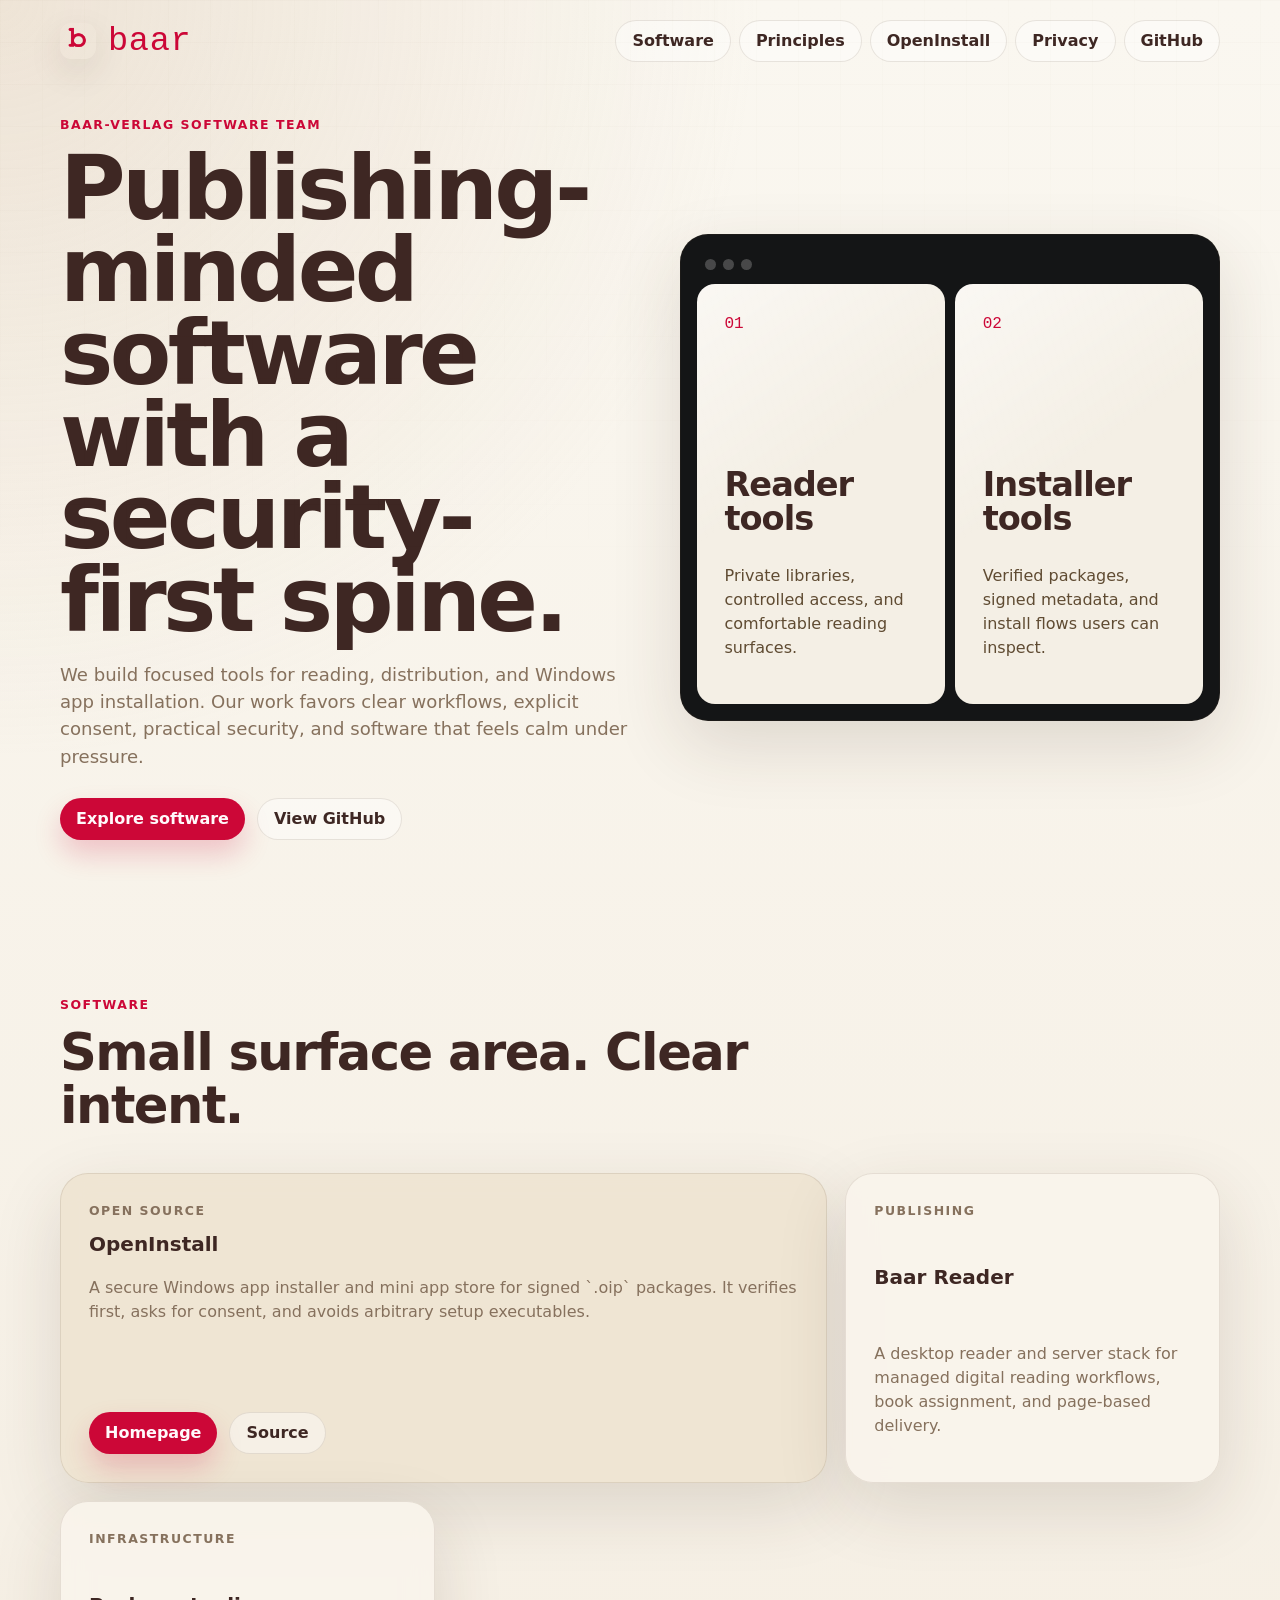
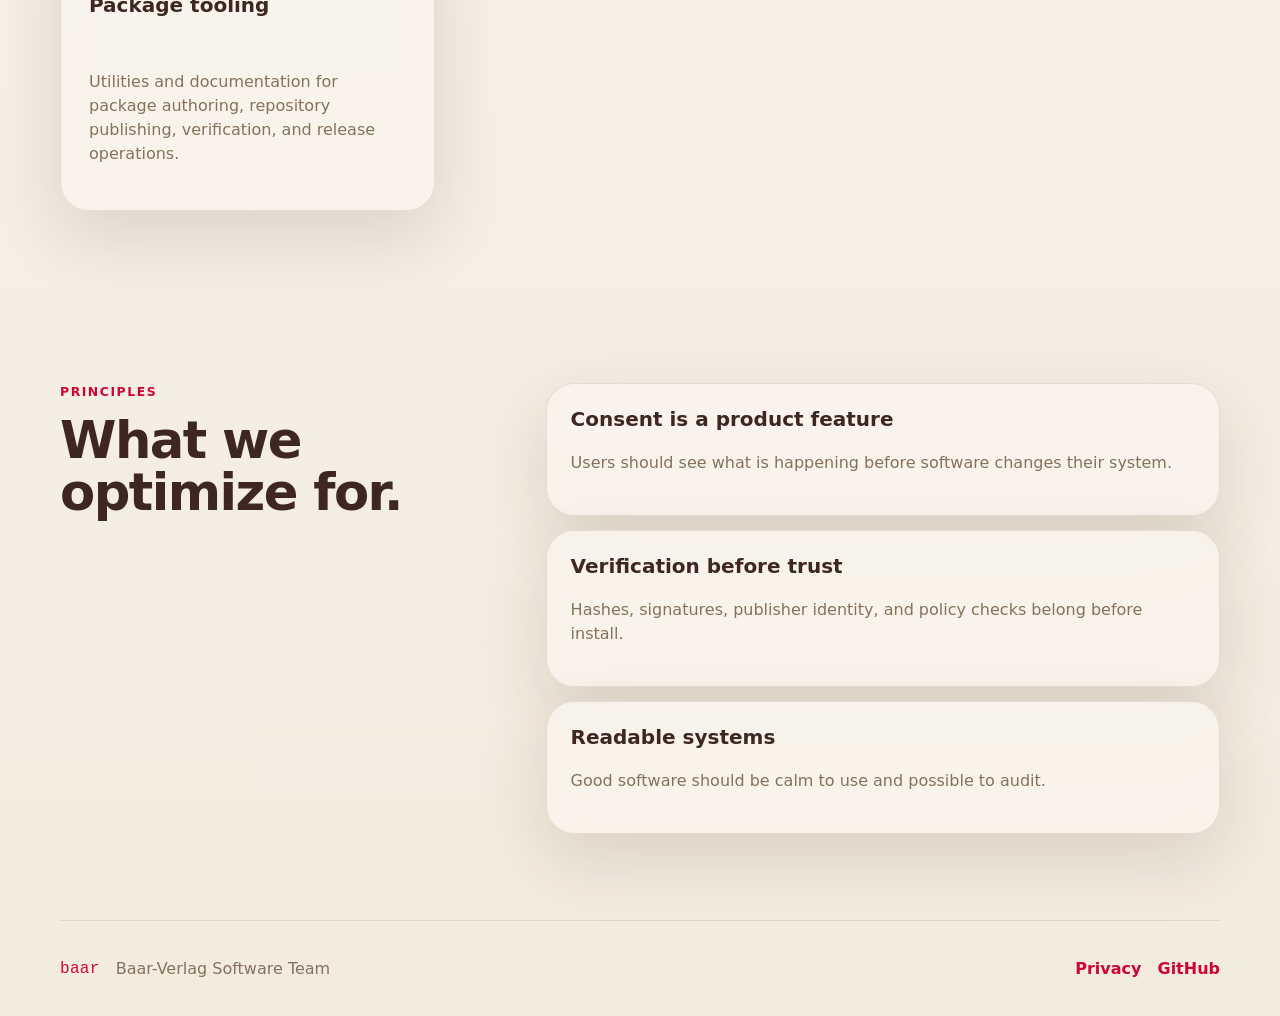
==== index.html @ f23613c1 "site: launch Baar-Verlag software homepage" ====
<!doctype html>
<html lang="en">
  <head>
    <meta charset="utf-8" />
    <meta name="viewport" content="width=device-width, initial-scale=1" />
    <meta name="color-scheme" content="light" />
    <meta name="theme-color" content="#f7f2e8" />
    <meta
      name="description"
      content="Baar-Verlag Software Team builds focused Windows software, publishing tools, and open source infrastructure including OpenInstall."
    />
    <meta property="og:title" content="Baar-Verlag Software Team" />
    <meta
      property="og:description"
      content="Focused software for publishing, reading, and safer Windows app installation."
    />
    <meta property="og:type" content="website" />
    <title>Baar-Verlag Software Team</title>
    <link rel="icon" href="assets/baar-icon.png" />
    <link rel="stylesheet" href="styles.css" />
  </head>
  <body>
    <header class="site-header">
      <a class="brand" href="/" aria-label="Baar-Verlag Software Team home">
        <img src="assets/baar-icon.png" alt="" />
        <span class="wordmark">baar</span>
      </a>
      <nav aria-label="Primary navigation">
        <a href="#software">Software</a>
        <a href="#principles">Principles</a>
        <a href="openinstall/">OpenInstall</a>
        <a href="privacy.html">Privacy</a>
        <a href="https://github.com/baar-Software">GitHub</a>
      </nav>
    </header>

    <main>
      <section class="hero">
        <div class="hero-copy">
          <p class="eyebrow">Baar-Verlag Software Team</p>
          <h1>Publishing-minded software with a security-first spine.</h1>
          <p>
            We build focused tools for reading, distribution, and Windows app
            installation. Our work favors clear workflows, explicit consent,
            practical security, and software that feels calm under pressure.
          </p>
          <div class="hero-actions">
            <a class="primary-button" href="#software">Explore software</a>
            <a class="ghost-button" href="https://github.com/baar-Software">View GitHub</a>
          </div>
        </div>

        <div class="reader-card" aria-label="Software team overview">
          <div class="reader-top">
            <span></span>
            <span></span>
            <span></span>
          </div>
          <div class="reader-spread">
            <article>
              <span class="page-label">01</span>
              <h2>Reader tools</h2>
              <p>Private libraries, controlled access, and comfortable reading surfaces.</p>
            </article>
            <article>
              <span class="page-label">02</span>
              <h2>Installer tools</h2>
              <p>Verified packages, signed metadata, and install flows users can inspect.</p>
            </article>
          </div>
        </div>
      </section>

      <section id="software" class="section">
        <div class="section-heading">
          <p class="eyebrow">Software</p>
          <h2>Small surface area. Clear intent.</h2>
        </div>
        <div class="product-grid">
          <article class="product-card featured">
            <div>
              <p class="eyebrow">Open Source</p>
              <h3>OpenInstall</h3>
              <p>
                A secure Windows app installer and mini app store for signed
                `.oip` packages. It verifies first, asks for consent, and avoids
                arbitrary setup executables.
              </p>
            </div>
            <div class="card-actions">
              <a class="primary-button" href="openinstall/">Homepage</a>
              <a class="ghost-button" href="https://github.com/baar-Software/OpenInstall">Source</a>
            </div>
          </article>

          <article class="product-card">
            <p class="eyebrow">Publishing</p>
            <h3>Baar Reader</h3>
            <p>
              A desktop reader and server stack for managed digital reading
              workflows, book assignment, and page-based delivery.
            </p>
          </article>

          <article class="product-card">
            <p class="eyebrow">Infrastructure</p>
            <h3>Package tooling</h3>
            <p>
              Utilities and documentation for package authoring, repository
              publishing, verification, and release operations.
            </p>
          </article>
        </div>
      </section>

      <section id="principles" class="section split">
        <div class="section-heading">
          <p class="eyebrow">Principles</p>
          <h2>What we optimize for.</h2>
        </div>
        <div class="principles">
          <article>
            <h3>Consent is a product feature</h3>
            <p>Users should see what is happening before software changes their system.</p>
          </article>
          <article>
            <h3>Verification before trust</h3>
            <p>Hashes, signatures, publisher identity, and policy checks belong before install.</p>
          </article>
          <article>
            <h3>Readable systems</h3>
            <p>Good software should be calm to use and possible to audit.</p>
          </article>
        </div>
      </section>
    </main>

    <footer class="site-footer">
      <span class="wordmark">baar</span>
      <span>Baar-Verlag Software Team</span>
      <a href="privacy.html">Privacy</a>
      <a href="https://github.com/baar-Software">GitHub</a>
    </footer>
  </body>
</html>
---- styles.css ----
:root {
  --paper: #f7f2e8;
  --paper-deep: #eee2cf;
  --panel: rgba(249, 244, 235, 0.94);
  --panel-strong: rgba(239, 228, 211, 0.96);
  --line: rgba(95, 75, 50, 0.13);
  --text: #5f4b32;
  --text-strong: #3e2723;
  --muted: #86715d;
  --accent: #cc0737;
  --accent-dark: #8d1534;
  --reader-bg: #141516;
  --reader-surface: #111213;
  --reader-page: #f4efe5;
  --shadow: 0 24px 70px rgba(66, 46, 31, 0.14);
  --shadow-soft: 0 12px 34px rgba(66, 46, 31, 0.1);
  --radius-lg: 28px;
  --radius-md: 18px;
  --radius-sm: 12px;
  --ease: cubic-bezier(0.22, 0.61, 0.36, 1);
  color: var(--text);
  background:
    radial-gradient(circle at top left, rgba(214, 190, 164, 0.34), transparent 26%),
    linear-gradient(180deg, #faf7f0 0%, #f3ebde 100%);
  font-family: "Segoe UI", "Helvetica Neue", system-ui, sans-serif;
  line-height: 1.5;
  font-weight: 400;
  text-rendering: optimizeLegibility;
  -webkit-font-smoothing: antialiased;
  -moz-osx-font-smoothing: grayscale;
}

* {
  box-sizing: border-box;
}

html {
  scroll-behavior: smooth;
}

body {
  min-width: 320px;
  margin: 0;
  color: var(--text);
  background:
    radial-gradient(circle at top left, rgba(214, 190, 164, 0.34), transparent 26%),
    linear-gradient(180deg, #faf7f0 0%, #f3ebde 100%);
}

body::before {
  content: "";
  position: fixed;
  inset: 0;
  pointer-events: none;
  background:
    linear-gradient(rgba(95, 75, 50, 0.035) 1px, transparent 1px),
    linear-gradient(90deg, rgba(95, 75, 50, 0.028) 1px, transparent 1px);
  background-size: 42px 42px;
  mask-image: linear-gradient(to bottom, rgba(0, 0, 0, 0.5), transparent 70%);
}

a {
  color: inherit;
}

:focus-visible {
  outline: 2px solid var(--accent);
  outline-offset: 3px;
  border-radius: 8px;
}

.site-header,
.site-footer {
  width: min(1160px, calc(100% - 40px));
  margin: 0 auto;
}

.site-header {
  min-height: 82px;
  display: flex;
  align-items: center;
  justify-content: space-between;
  gap: 24px;
}

.brand {
  display: inline-flex;
  align-items: center;
  gap: 12px;
  color: var(--accent);
  text-decoration: none;
}

.brand img {
  width: 36px;
  height: 36px;
  border-radius: 11px;
  box-shadow: var(--shadow-soft);
}

.wordmark {
  font-family: "Courier New", Courier, monospace;
  font-weight: 400;
  letter-spacing: 0.02em;
  color: var(--accent);
}

.brand .wordmark {
  font-size: 2.1rem;
}

nav {
  display: flex;
  align-items: center;
  gap: 8px;
  flex-wrap: wrap;
  justify-content: flex-end;
}

nav a,
.ghost-button,
.primary-button {
  border-radius: 999px;
  text-decoration: none;
  display: inline-flex;
  align-items: center;
  justify-content: center;
  min-height: 42px;
  padding: 0 16px;
  font-weight: 700;
  transition:
    transform 140ms var(--ease),
    box-shadow 140ms var(--ease),
    background 140ms var(--ease);
}

nav a,
.ghost-button {
  color: var(--text-strong);
  border: 1px solid var(--line);
  background: rgba(255, 255, 255, 0.42);
}

.primary-button {
  color: #fff9fb;
  background: var(--accent);
  box-shadow: 0 14px 28px rgba(204, 7, 55, 0.2);
}

nav a:hover,
.ghost-button:hover,
.primary-button:hover {
  transform: translateY(-1px);
  box-shadow: var(--shadow-soft);
}

main {
  width: min(1160px, calc(100% - 40px));
  margin: 0 auto;
}

.hero {
  min-height: calc(100vh - 82px);
  display: grid;
  grid-template-columns: minmax(0, 1.04fr) minmax(360px, 0.96fr);
  align-items: center;
  gap: 34px;
  padding: 34px 0 70px;
}

.product-hero {
  min-height: 680px;
}

.hero-copy {
  max-width: 680px;
}

.eyebrow {
  margin: 0 0 12px;
  color: var(--accent);
  font-weight: 800;
  text-transform: uppercase;
  font-size: 0.78rem;
  letter-spacing: 0.12em;
}

h1,
h2,
h3,
p {
  margin-top: 0;
}

h1 {
  margin-bottom: 20px;
  color: var(--text-strong);
  font-size: clamp(3rem, 7vw, 6.25rem);
  line-height: 0.92;
  letter-spacing: -0.04em;
}

h2 {
  color: var(--text-strong);
  font-size: clamp(2rem, 4vw, 3.4rem);
  line-height: 1.02;
  letter-spacing: -0.03em;
}

h3 {
  color: var(--text-strong);
  font-size: 1.25rem;
  line-height: 1.15;
}

.hero-copy > p:not(.eyebrow) {
  max-width: 40rem;
  color: var(--muted);
  font-size: 1.13rem;
}

.hero-actions,
.card-actions {
  display: flex;
  align-items: center;
  gap: 12px;
  flex-wrap: wrap;
  margin-top: 28px;
}

.reader-card,
.install-panel,
.product-card,
.principles article {
  background: var(--panel);
  border: 1px solid var(--line);
  border-radius: var(--radius-lg);
  box-shadow: var(--shadow);
  backdrop-filter: blur(14px);
}

.reader-card {
  overflow: hidden;
  padding: 16px;
  background: var(--reader-bg);
}

.reader-top {
  display: flex;
  gap: 7px;
  padding: 8px 8px 14px;
}

.reader-top span {
  width: 11px;
  height: 11px;
  border-radius: 50%;
  background: rgba(255, 255, 255, 0.22);
}

.reader-spread {
  display: grid;
  grid-template-columns: 1fr 1fr;
  gap: 10px;
  min-height: 420px;
}

.reader-spread article {
  display: flex;
  flex-direction: column;
  justify-content: flex-end;
  min-height: 420px;
  padding: 28px;
  border-radius: 18px;
  background:
    linear-gradient(145deg, rgba(255, 255, 255, 0.55), transparent 44%),
    var(--reader-page);
  color: var(--text);
}

.reader-spread h2 {
  font-size: 2.1rem;
}

.page-label {
  margin-bottom: auto;
  color: var(--accent);
  font-family: "Courier New", Courier, monospace;
}

.section {
  padding: 86px 0;
}

.section-heading {
  max-width: 720px;
  margin-bottom: 28px;
}

.product-grid {
  display: grid;
  grid-template-columns: repeat(3, minmax(0, 1fr));
  gap: 18px;
}

.product-card {
  min-height: 310px;
  padding: 28px;
  display: flex;
  flex-direction: column;
  justify-content: space-between;
}

.product-card.featured {
  grid-column: span 2;
  background: var(--panel-strong);
}

.product-card p,
.principles p {
  color: var(--muted);
}

.split {
  display: grid;
  grid-template-columns: minmax(260px, 0.8fr) minmax(0, 1.2fr);
  gap: 36px;
  align-items: start;
}

.principles {
  display: grid;
  gap: 14px;
}

.principles article {
  padding: 24px;
}

.install-panel {
  padding: 24px;
  display: grid;
  gap: 12px;
}

.check-line {
  display: grid;
  gap: 4px;
  padding: 18px;
  border-radius: var(--radius-md);
  background: rgba(255, 255, 255, 0.5);
  border: 1px solid rgba(95, 75, 50, 0.08);
}

.check-line span {
  color: var(--muted);
  font-size: 0.78rem;
  font-weight: 800;
  text-transform: uppercase;
  letter-spacing: 0.1em;
}

.check-line strong {
  color: var(--text-strong);
  font-size: 1.05rem;
}

.terminal-card {
  margin-top: 10px;
  padding: 22px;
  color: #f6efe4;
  background: var(--reader-bg);
  border-radius: var(--radius-md);
  overflow-wrap: anywhere;
}

.terminal-card code {
  font-family: "Cascadia Code", "Courier New", monospace;
}

.link-list {
  display: grid;
  gap: 12px;
}

.link-list a {
  padding: 18px 20px;
  color: var(--text-strong);
  text-decoration: none;
  border: 1px solid var(--line);
  border-radius: var(--radius-md);
  background: rgba(255, 255, 255, 0.48);
  font-weight: 750;
}

.site-footer {
  min-height: 96px;
  display: flex;
  align-items: center;
  gap: 16px;
  flex-wrap: wrap;
  color: var(--muted);
  border-top: 1px solid var(--line);
}

.site-footer a {
  color: var(--accent);
  font-weight: 700;
  text-decoration: none;
}

.site-footer a:first-of-type {
  margin-left: auto;
}

.text-page {
  max-width: 820px;
  min-height: calc(100vh - 178px);
}

.text-page h1 {
  font-size: clamp(3rem, 8vw, 5.2rem);
}

.text-page p {
  color: var(--muted);
  font-size: 1.08rem;
}

@media (max-width: 880px) {
  .site-header {
    align-items: flex-start;
    flex-direction: column;
    padding: 18px 0;
  }

  nav {
    justify-content: flex-start;
  }

  .hero,
  .split {
    grid-template-columns: 1fr;
  }

  .hero {
    min-height: auto;
    padding-top: 42px;
  }

  .product-grid {
    grid-template-columns: 1fr;
  }

  .product-card.featured {
    grid-column: auto;
  }
}

@media (max-width: 560px) {
  .site-header,
  .site-footer,
  main {
    width: min(100% - 28px, 1160px);
  }

  h1 {
    font-size: clamp(2.5rem, 16vw, 4rem);
  }

  .reader-spread {
    grid-template-columns: 1fr;
  }

  .reader-spread article {
    min-height: 280px;
  }

  nav a,
  .primary-button,
  .ghost-button {
    width: 100%;
  }

  .site-footer a {
    margin-left: 0;
  }

  .site-footer a:first-of-type {
    margin-left: 0;
  }
}
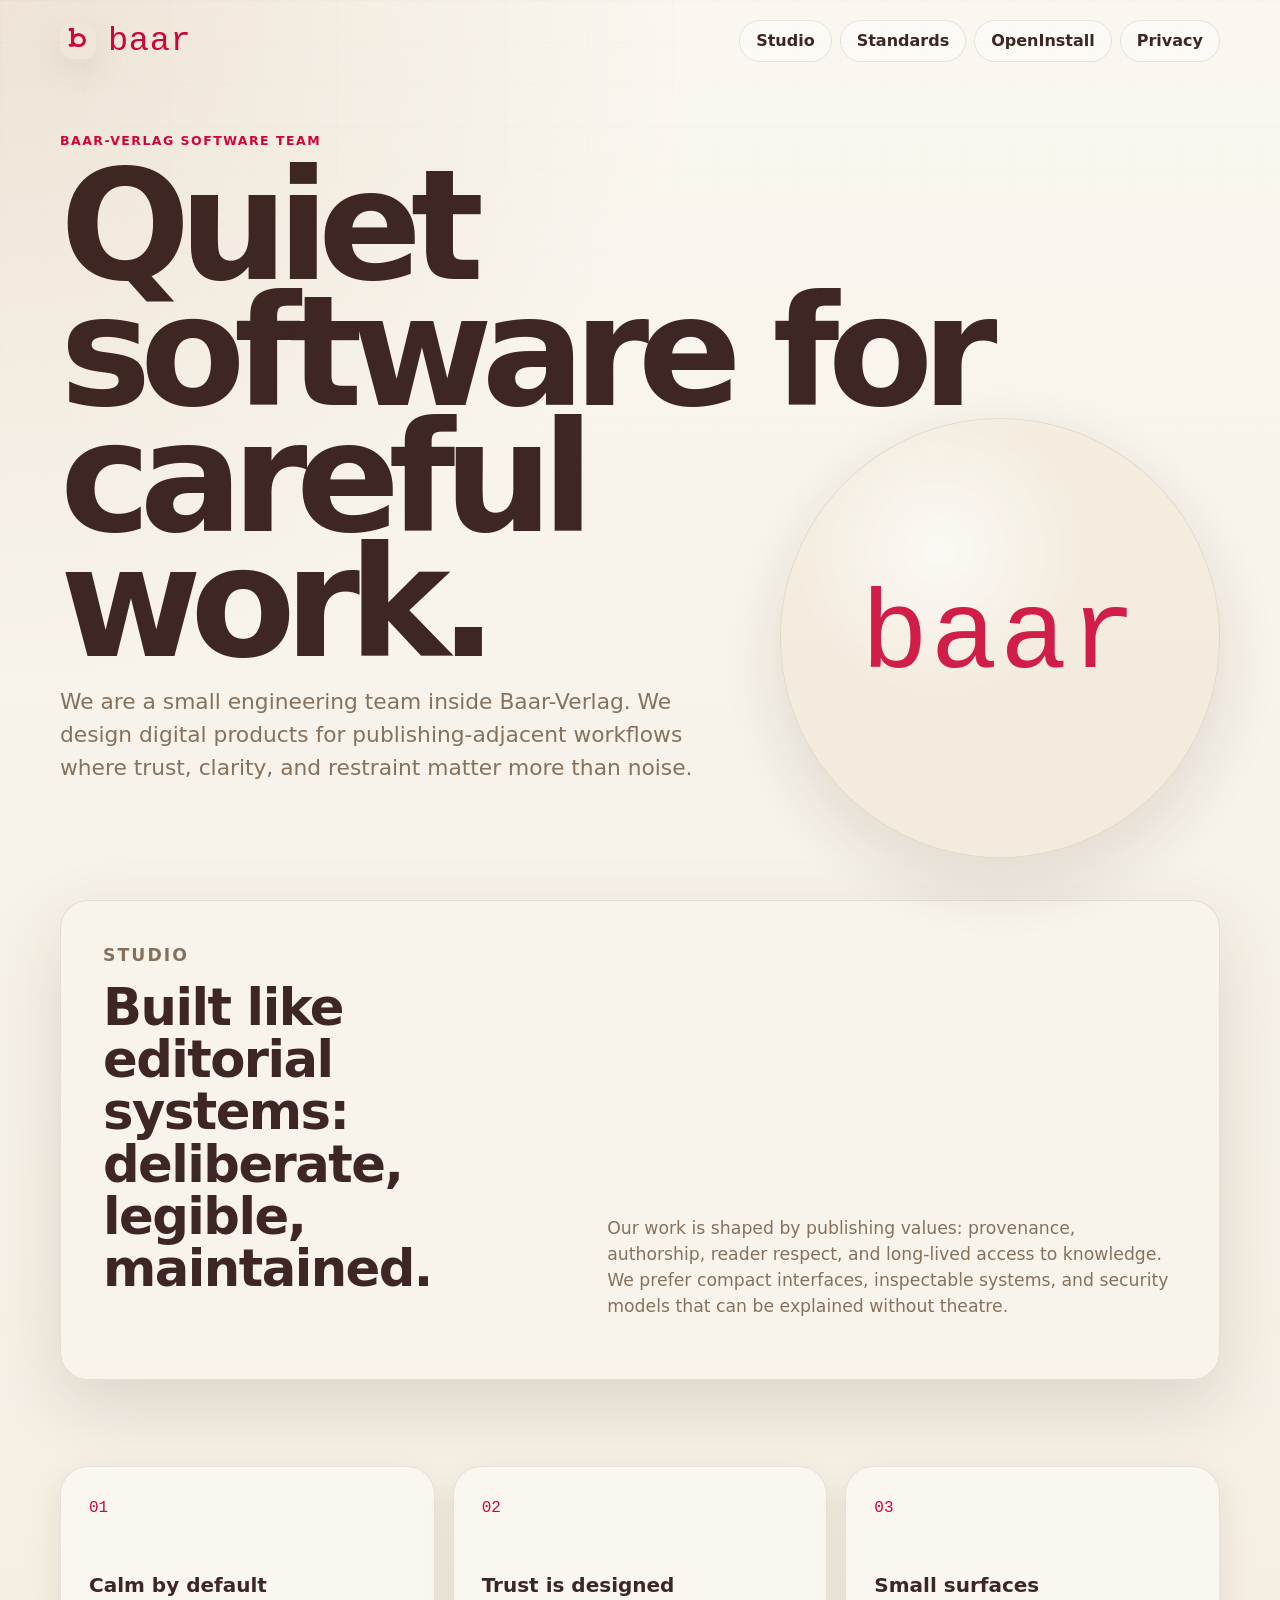
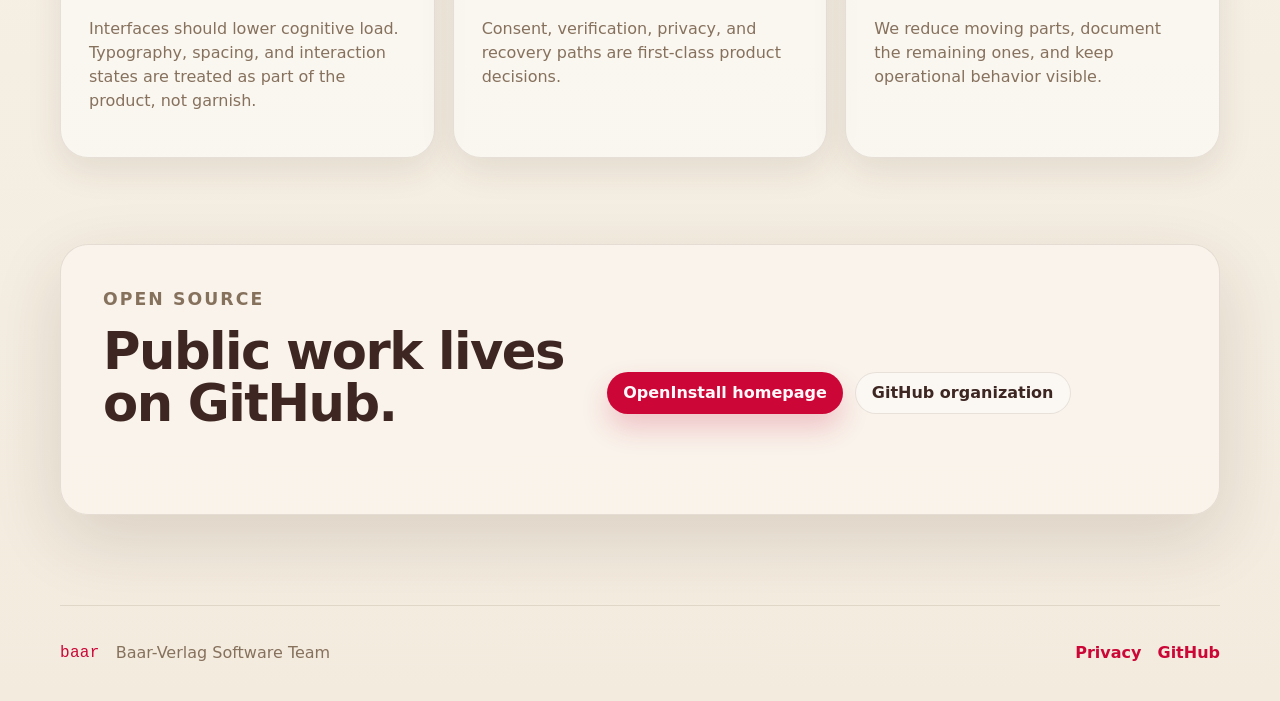
==== commit f719142d: "site: refine team and OpenInstall landing pages" ====
--- a/index.html
+++ b/index.html
@@ -7,12 +7,12 @@
     <meta name="theme-color" content="#f7f2e8" />
     <meta
       name="description"
-      content="Baar-Verlag Software Team builds focused Windows software, publishing tools, and open source infrastructure including OpenInstall."
+      content="Baar-Verlag Software Team is a small product engineering group building calm, trustworthy software for publishing workflows."
     />
     <meta property="og:title" content="Baar-Verlag Software Team" />
     <meta
       property="og:description"
-      content="Focused software for publishing, reading, and safer Windows app installation."
+      content="Calm, trustworthy software from a publishing-minded engineering team."
     />
     <meta property="og:type" content="website" />
     <title>Baar-Verlag Software Team</title>
@@ -26,111 +26,77 @@
         <span class="wordmark">baar</span>
       </a>
       <nav aria-label="Primary navigation">
-        <a href="#software">Software</a>
-        <a href="#principles">Principles</a>
+        <a href="#studio">Studio</a>
+        <a href="#standards">Standards</a>
         <a href="openinstall/">OpenInstall</a>
         <a href="privacy.html">Privacy</a>
-        <a href="https://github.com/baar-Software">GitHub</a>
       </nav>
     </header>
 
     <main>
-      <section class="hero">
-        <div class="hero-copy">
+      <section class="brand-hero">
+        <div class="brand-hero-inner">
           <p class="eyebrow">Baar-Verlag Software Team</p>
-          <h1>Publishing-minded software with a security-first spine.</h1>
+          <h1>Quiet software for careful work.</h1>
           <p>
-            We build focused tools for reading, distribution, and Windows app
-            installation. Our work favors clear workflows, explicit consent,
-            practical security, and software that feels calm under pressure.
+            We are a small engineering team inside Baar-Verlag. We design
+            digital products for publishing-adjacent workflows where trust,
+            clarity, and restraint matter more than noise.
           </p>
-          <div class="hero-actions">
-            <a class="primary-button" href="#software">Explore software</a>
-            <a class="ghost-button" href="https://github.com/baar-Software">View GitHub</a>
-          </div>
         </div>
-
-        <div class="reader-card" aria-label="Software team overview">
-          <div class="reader-top">
-            <span></span>
-            <span></span>
-            <span></span>
-          </div>
-          <div class="reader-spread">
-            <article>
-              <span class="page-label">01</span>
-              <h2>Reader tools</h2>
-              <p>Private libraries, controlled access, and comfortable reading surfaces.</p>
-            </article>
-            <article>
-              <span class="page-label">02</span>
-              <h2>Installer tools</h2>
-              <p>Verified packages, signed metadata, and install flows users can inspect.</p>
-            </article>
-          </div>
+        <div class="brand-monogram" aria-hidden="true">
+          <span class="wordmark">baar</span>
         </div>
       </section>
 
-      <section id="software" class="section">
-        <div class="section-heading">
-          <p class="eyebrow">Software</p>
-          <h2>Small surface area. Clear intent.</h2>
+      <section id="studio" class="studio-panel">
+        <div>
+          <p class="eyebrow">Studio</p>
+          <h2>Built like editorial systems: deliberate, legible, maintained.</h2>
         </div>
-        <div class="product-grid">
-          <article class="product-card featured">
-            <div>
-              <p class="eyebrow">Open Source</p>
-              <h3>OpenInstall</h3>
-              <p>
-                A secure Windows app installer and mini app store for signed
-                `.oip` packages. It verifies first, asks for consent, and avoids
-                arbitrary setup executables.
-              </p>
-            </div>
-            <div class="card-actions">
-              <a class="primary-button" href="openinstall/">Homepage</a>
-              <a class="ghost-button" href="https://github.com/baar-Software/OpenInstall">Source</a>
-            </div>
-          </article>
-
-          <article class="product-card">
-            <p class="eyebrow">Publishing</p>
-            <h3>Baar Reader</h3>
-            <p>
-              A desktop reader and server stack for managed digital reading
-              workflows, book assignment, and page-based delivery.
-            </p>
-          </article>
-
-          <article class="product-card">
-            <p class="eyebrow">Infrastructure</p>
-            <h3>Package tooling</h3>
-            <p>
-              Utilities and documentation for package authoring, repository
-              publishing, verification, and release operations.
-            </p>
-          </article>
-        </div>
+        <p>
+          Our work is shaped by publishing values: provenance, authorship,
+          reader respect, and long-lived access to knowledge. We prefer compact
+          interfaces, inspectable systems, and security models that can be
+          explained without theatre.
+        </p>
       </section>
 
-      <section id="principles" class="section split">
-        <div class="section-heading">
-          <p class="eyebrow">Principles</p>
-          <h2>What we optimize for.</h2>
+      <section id="standards" class="standards-grid">
+        <article>
+          <span>01</span>
+          <h3>Calm by default</h3>
+          <p>
+            Interfaces should lower cognitive load. Typography, spacing, and
+            interaction states are treated as part of the product, not garnish.
+          </p>
+        </article>
+        <article>
+          <span>02</span>
+          <h3>Trust is designed</h3>
+          <p>
+            Consent, verification, privacy, and recovery paths are first-class
+            product decisions.
+          </p>
+        </article>
+        <article>
+          <span>03</span>
+          <h3>Small surfaces</h3>
+          <p>
+            We reduce moving parts, document the remaining ones, and keep
+            operational behavior visible.
+          </p>
+        </article>
+      </section>
+
+      <section class="contact-band">
+        <div>
+          <p class="eyebrow">Open Source</p>
+          <h2>Public work lives on GitHub.</h2>
         </div>
-        <div class="principles">
-          <article>
-            <h3>Consent is a product feature</h3>
-            <p>Users should see what is happening before software changes their system.</p>
-          </article>
-          <article>
-            <h3>Verification before trust</h3>
-            <p>Hashes, signatures, publisher identity, and policy checks belong before install.</p>
-          </article>
-          <article>
-            <h3>Readable systems</h3>
-            <p>Good software should be calm to use and possible to audit.</p>
-          </article>
+        <div class="hero-actions">
+          <a class="primary-button" href="openinstall/">OpenInstall homepage</a>
+          <a class="ghost-button" href="https://github.com/baar-Software">GitHub organization</a>
         </div>
       </section>
     </main>
--- a/styles.css
+++ b/styles.css
@@ -413,6 +413,300 @@
   margin-left: auto;
 }
 
+.brand-hero {
+  min-height: calc(100vh - 82px);
+  display: grid;
+  align-items: center;
+  padding: 44px 0 88px;
+  position: relative;
+}
+
+.brand-hero-inner {
+  max-width: 980px;
+  position: relative;
+  z-index: 1;
+}
+
+.brand-hero h1 {
+  max-width: 950px;
+  font-size: clamp(4rem, 12vw, 10.5rem);
+  line-height: 0.82;
+  letter-spacing: -0.075em;
+}
+
+.brand-hero p:not(.eyebrow) {
+  max-width: 680px;
+  color: var(--muted);
+  font-size: clamp(1.1rem, 2vw, 1.36rem);
+}
+
+.brand-monogram {
+  position: absolute;
+  right: 0;
+  bottom: 42px;
+  width: min(440px, 48vw);
+  aspect-ratio: 1;
+  display: grid;
+  place-items: center;
+  border: 1px solid var(--line);
+  border-radius: 50%;
+  background:
+    radial-gradient(circle at 36% 30%, rgba(255, 255, 255, 0.72), transparent 34%),
+    rgba(239, 228, 211, 0.56);
+  box-shadow: var(--shadow);
+  opacity: 0.9;
+}
+
+.brand-monogram .wordmark {
+  font-size: clamp(3.5rem, 9vw, 7rem);
+}
+
+.studio-panel,
+.contact-band {
+  display: grid;
+  grid-template-columns: minmax(260px, 0.9fr) minmax(0, 1.1fr);
+  gap: 38px;
+  align-items: end;
+  padding: 42px;
+  border: 1px solid var(--line);
+  border-radius: var(--radius-lg);
+  background: var(--panel);
+  box-shadow: var(--shadow);
+}
+
+.studio-panel p,
+.contact-band p {
+  color: var(--muted);
+  font-size: 1.08rem;
+}
+
+.standards-grid {
+  display: grid;
+  grid-template-columns: repeat(3, minmax(0, 1fr));
+  gap: 18px;
+  padding: 86px 0;
+}
+
+.standards-grid article,
+.promise-grid article {
+  min-height: 260px;
+  padding: 28px;
+  border: 1px solid var(--line);
+  border-radius: var(--radius-lg);
+  background: rgba(255, 255, 255, 0.48);
+  box-shadow: var(--shadow-soft);
+}
+
+.standards-grid span,
+.flow-rail span {
+  display: inline-flex;
+  margin-bottom: 54px;
+  color: var(--accent);
+  font-family: "Courier New", Courier, monospace;
+}
+
+.standards-grid p,
+.promise-grid p {
+  color: var(--muted);
+}
+
+.contact-band {
+  margin-bottom: 90px;
+  align-items: center;
+}
+
+.openinstall-page {
+  background:
+    radial-gradient(circle at 78% 12%, rgba(204, 7, 55, 0.08), transparent 26%),
+    radial-gradient(circle at top left, rgba(214, 190, 164, 0.34), transparent 28%),
+    linear-gradient(180deg, #faf7f0 0%, #f3ebde 100%);
+}
+
+.oi-hero {
+  min-height: calc(100vh - 82px);
+  display: grid;
+  grid-template-columns: minmax(0, 1.04fr) minmax(380px, 0.96fr);
+  align-items: center;
+  gap: 36px;
+  padding: 34px 0 78px;
+}
+
+.oi-copy h1 {
+  font-size: clamp(3.35rem, 7.6vw, 7.2rem);
+}
+
+.oi-copy p:not(.eyebrow) {
+  max-width: 44rem;
+  color: var(--muted);
+  font-size: 1.16rem;
+}
+
+.consent-preview {
+  padding: 24px;
+  border: 1px solid rgba(95, 75, 50, 0.16);
+  border-radius: 34px;
+  background:
+    linear-gradient(180deg, rgba(255, 255, 255, 0.55), transparent),
+    var(--panel);
+  box-shadow: var(--shadow);
+}
+
+.preview-title {
+  display: flex;
+  align-items: center;
+  gap: 10px;
+  padding-bottom: 18px;
+  color: var(--text-strong);
+}
+
+.status-dot {
+  width: 12px;
+  height: 12px;
+  border-radius: 50%;
+  background: var(--accent);
+  box-shadow: 0 0 0 7px rgba(204, 7, 55, 0.12);
+}
+
+.trust-card,
+.preview-grid > div,
+.preview-source {
+  border: 1px solid var(--line);
+  border-radius: var(--radius-md);
+  background: rgba(255, 255, 255, 0.55);
+}
+
+.trust-card {
+  padding: 20px;
+}
+
+.trust-card span,
+.preview-grid span,
+.preview-source span {
+  display: block;
+  margin-bottom: 4px;
+  color: var(--muted);
+  font-size: 0.76rem;
+  font-weight: 800;
+  letter-spacing: 0.1em;
+  text-transform: uppercase;
+}
+
+.trust-card strong,
+.preview-grid strong {
+  color: var(--text-strong);
+}
+
+.trust-card p {
+  margin: 10px 0 0;
+  color: var(--muted);
+}
+
+.preview-grid {
+  display: grid;
+  grid-template-columns: 1fr 1fr;
+  gap: 12px;
+  margin-top: 12px;
+}
+
+.preview-grid > div,
+.preview-source {
+  padding: 16px;
+}
+
+.preview-source {
+  margin-top: 12px;
+  overflow-wrap: anywhere;
+}
+
+.preview-source code {
+  color: var(--text-strong);
+  font-family: "Cascadia Code", "Courier New", monospace;
+}
+
+.preview-actions {
+  display: flex;
+  justify-content: flex-end;
+  gap: 10px;
+  margin-top: 18px;
+}
+
+.preview-actions button {
+  min-height: 42px;
+  padding: 0 18px;
+  border: 1px solid var(--line);
+  border-radius: 999px;
+  background: rgba(255, 255, 255, 0.55);
+  color: var(--text-strong);
+  font-weight: 800;
+}
+
+.preview-actions button:last-child {
+  border-color: var(--accent);
+  background: var(--accent);
+  color: #fff9fb;
+}
+
+.flow-section,
+.package-section,
+.promise-grid {
+  padding: 86px 0;
+}
+
+.flow-rail {
+  display: grid;
+  grid-template-columns: repeat(4, minmax(0, 1fr));
+  gap: 14px;
+}
+
+.flow-rail article {
+  min-height: 300px;
+  padding: 24px;
+  border: 1px solid var(--line);
+  border-radius: var(--radius-lg);
+  background: var(--panel);
+  box-shadow: var(--shadow-soft);
+}
+
+.flow-rail p {
+  color: var(--muted);
+}
+
+.package-section {
+  display: grid;
+  grid-template-columns: minmax(0, 0.9fr) minmax(360px, 1.1fr);
+  gap: 28px;
+  align-items: center;
+}
+
+.package-copy p:not(.eyebrow) {
+  color: var(--muted);
+  font-size: 1.08rem;
+}
+
+.package-tree {
+  margin: 0;
+  padding: 28px;
+  color: #f6efe4;
+  background:
+    linear-gradient(145deg, rgba(255, 255, 255, 0.06), transparent 38%),
+    var(--reader-bg);
+  border-radius: var(--radius-lg);
+  box-shadow: var(--shadow);
+  overflow: auto;
+}
+
+.package-tree code {
+  font-family: "Cascadia Code", "Courier New", monospace;
+  font-size: clamp(0.92rem, 1.6vw, 1.08rem);
+  line-height: 1.7;
+}
+
+.promise-grid {
+  display: grid;
+  grid-template-columns: repeat(3, minmax(0, 1fr));
+  gap: 18px;
+}
+
 .text-page {
   max-width: 820px;
   min-height: calc(100vh - 178px);
@@ -439,7 +733,11 @@
   }
 
   .hero,
-  .split {
+  .split,
+  .oi-hero,
+  .studio-panel,
+  .contact-band,
+  .package-section {
     grid-template-columns: 1fr;
   }
 
@@ -448,12 +746,22 @@
     padding-top: 42px;
   }
 
-  .product-grid {
+  .product-grid,
+  .standards-grid,
+  .flow-rail,
+  .promise-grid {
     grid-template-columns: 1fr;
   }
 
   .product-card.featured {
     grid-column: auto;
+  }
+
+  .brand-monogram {
+    position: relative;
+    inset: auto;
+    width: min(320px, 80vw);
+    margin-top: 34px;
   }
 }
 
@@ -489,4 +797,14 @@
   .site-footer a:first-of-type {
     margin-left: 0;
   }
-}
+
+  .studio-panel,
+  .contact-band,
+  .consent-preview {
+    padding: 22px;
+  }
+
+  .preview-grid {
+    grid-template-columns: 1fr;
+  }
+}
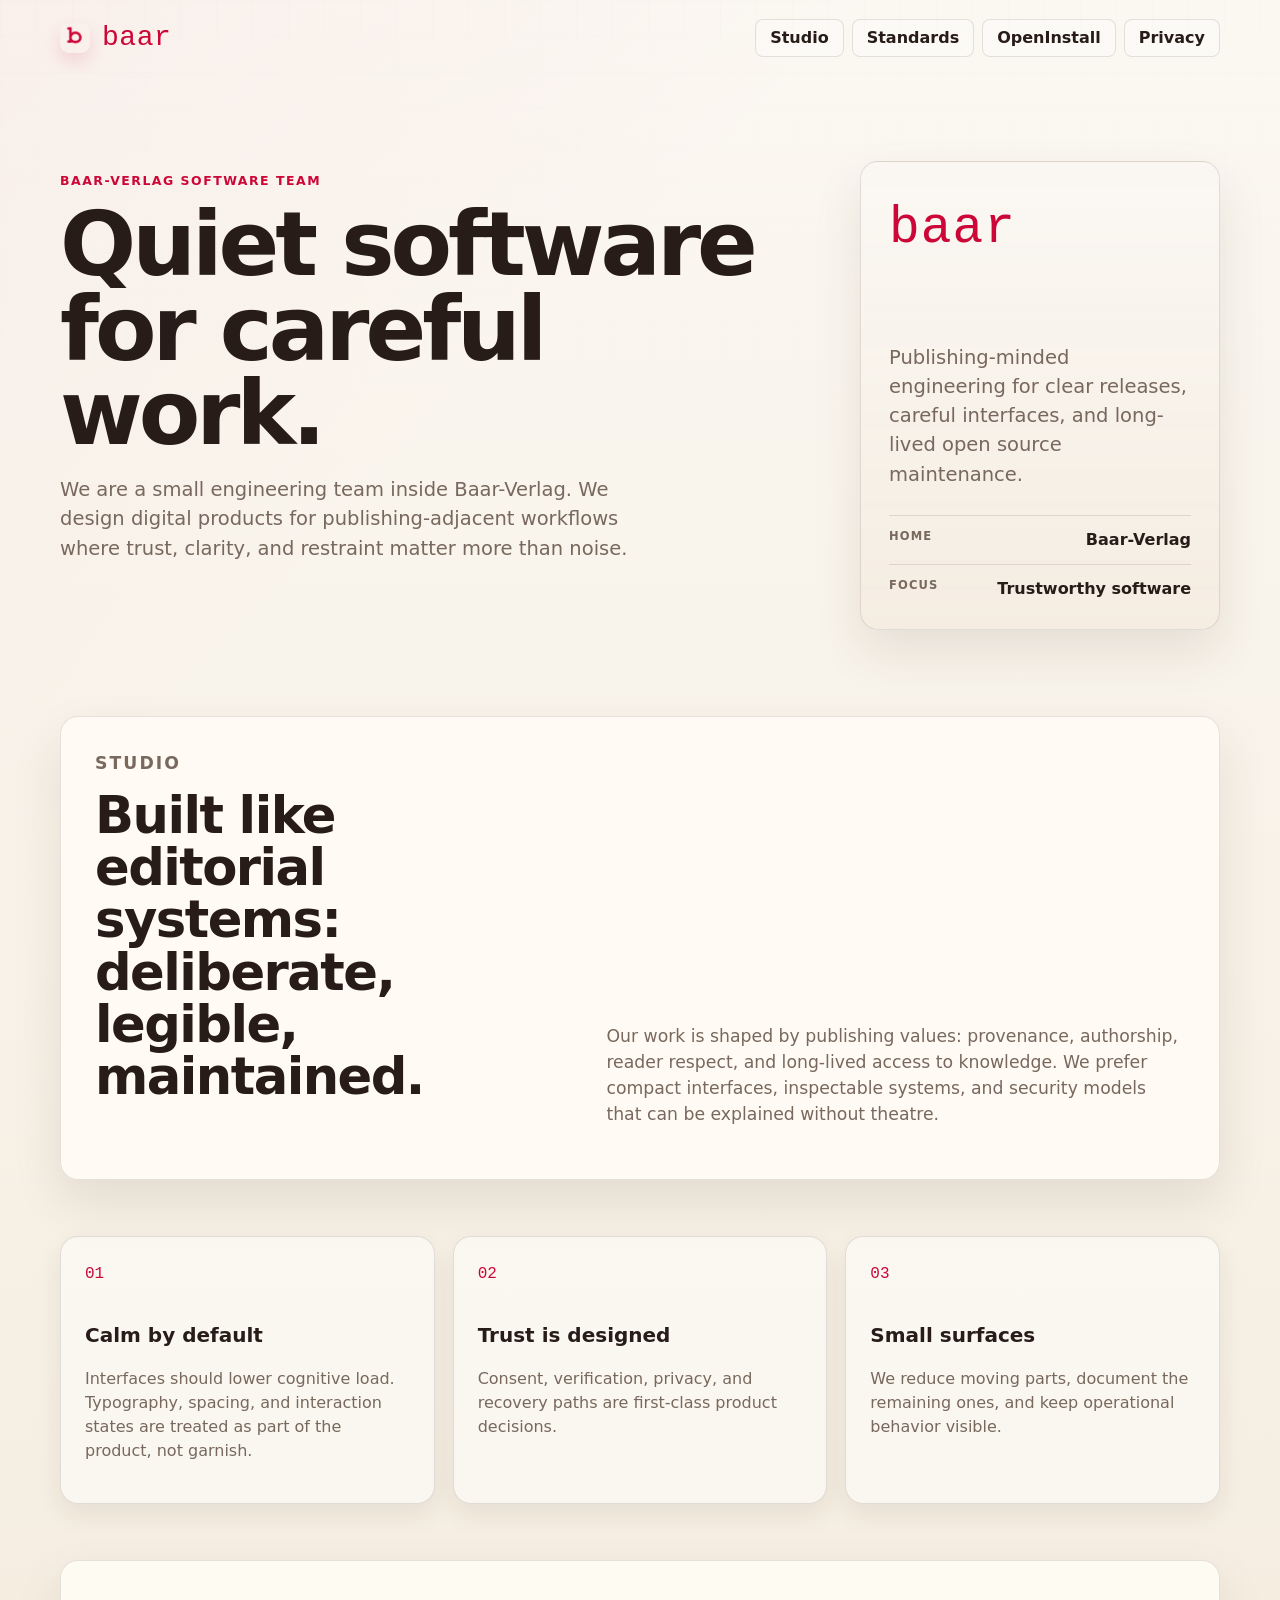
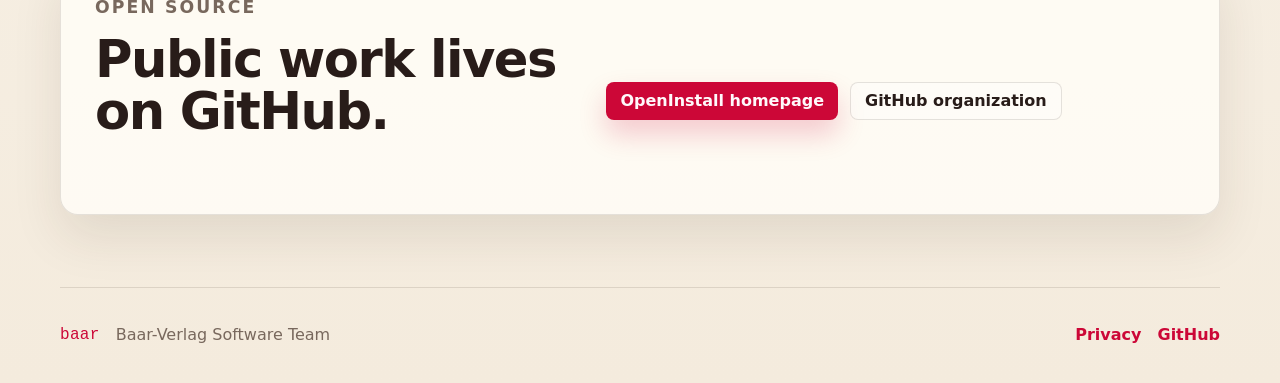
==== commit 9d00c195: "site: refine homepage visual design" ====
--- a/index.html
+++ b/index.html
@@ -44,8 +44,19 @@
             clarity, and restraint matter more than noise.
           </p>
         </div>
-        <div class="brand-monogram" aria-hidden="true">
+        <div class="brand-note" aria-label="Baar-Verlag software principles">
           <span class="wordmark">baar</span>
+          <p>Publishing-minded engineering for clear releases, careful interfaces, and long-lived open source maintenance.</p>
+          <dl>
+            <div>
+              <dt>Home</dt>
+              <dd>Baar-Verlag</dd>
+            </div>
+            <div>
+              <dt>Focus</dt>
+              <dd>Trustworthy software</dd>
+            </div>
+          </dl>
         </div>
       </section>
 
--- a/styles.css
+++ b/styles.css
@@ -1,27 +1,27 @@
 :root {
-  --paper: #f7f2e8;
-  --paper-deep: #eee2cf;
-  --panel: rgba(249, 244, 235, 0.94);
-  --panel-strong: rgba(239, 228, 211, 0.96);
-  --line: rgba(95, 75, 50, 0.13);
-  --text: #5f4b32;
-  --text-strong: #3e2723;
-  --muted: #86715d;
+  --paper: #f8f4ec;
+  --paper-deep: #eee5d7;
+  --panel: rgba(255, 252, 246, 0.9);
+  --panel-strong: rgba(245, 237, 225, 0.96);
+  --line: rgba(56, 41, 31, 0.13);
+  --text: #59483d;
+  --text-strong: #281c19;
+  --muted: #78685d;
   --accent: #cc0737;
   --accent-dark: #8d1534;
   --reader-bg: #141516;
   --reader-surface: #111213;
   --reader-page: #f4efe5;
-  --shadow: 0 24px 70px rgba(66, 46, 31, 0.14);
-  --shadow-soft: 0 12px 34px rgba(66, 46, 31, 0.1);
-  --radius-lg: 28px;
-  --radius-md: 18px;
-  --radius-sm: 12px;
+  --shadow: 0 22px 50px rgba(54, 37, 24, 0.1);
+  --shadow-soft: 0 10px 26px rgba(54, 37, 24, 0.08);
+  --radius-lg: 18px;
+  --radius-md: 12px;
+  --radius-sm: 8px;
   --ease: cubic-bezier(0.22, 0.61, 0.36, 1);
   color: var(--text);
   background:
-    radial-gradient(circle at top left, rgba(214, 190, 164, 0.34), transparent 26%),
-    linear-gradient(180deg, #faf7f0 0%, #f3ebde 100%);
+    linear-gradient(135deg, rgba(204, 7, 55, 0.035), transparent 28%),
+    linear-gradient(180deg, #fbf8f2 0%, #f4ebdd 100%);
   font-family: "Segoe UI", "Helvetica Neue", system-ui, sans-serif;
   line-height: 1.5;
   font-weight: 400;
@@ -43,8 +43,9 @@
   margin: 0;
   color: var(--text);
   background:
-    radial-gradient(circle at top left, rgba(214, 190, 164, 0.34), transparent 26%),
-    linear-gradient(180deg, #faf7f0 0%, #f3ebde 100%);
+    linear-gradient(135deg, rgba(204, 7, 55, 0.035), transparent 28%),
+    linear-gradient(180deg, #fbf8f2 0%, #f4ebdd 100%);
+  overflow-x: hidden;
 }
 
 body::before {
@@ -53,10 +54,10 @@
   inset: 0;
   pointer-events: none;
   background:
-    linear-gradient(rgba(95, 75, 50, 0.035) 1px, transparent 1px),
-    linear-gradient(90deg, rgba(95, 75, 50, 0.028) 1px, transparent 1px);
-  background-size: 42px 42px;
-  mask-image: linear-gradient(to bottom, rgba(0, 0, 0, 0.5), transparent 70%);
+    linear-gradient(rgba(56, 41, 31, 0.025) 1px, transparent 1px),
+    linear-gradient(90deg, rgba(56, 41, 31, 0.018) 1px, transparent 1px);
+  background-size: 36px 36px;
+  mask-image: linear-gradient(to bottom, rgba(0, 0, 0, 0.32), transparent 62%);
 }
 
 a {
@@ -76,7 +77,7 @@
 }
 
 .site-header {
-  min-height: 82px;
+  min-height: 76px;
   display: flex;
   align-items: center;
   justify-content: space-between;
@@ -92,10 +93,10 @@
 }
 
 .brand img {
-  width: 36px;
-  height: 36px;
-  border-radius: 11px;
-  box-shadow: var(--shadow-soft);
+  width: 30px;
+  height: 30px;
+  border-radius: 9px;
+  box-shadow: 0 8px 18px rgba(204, 7, 55, 0.13);
 }
 
 .wordmark {
@@ -106,7 +107,7 @@
 }
 
 .brand .wordmark {
-  font-size: 2.1rem;
+  font-size: 1.75rem;
 }
 
 nav {
@@ -120,13 +121,13 @@
 nav a,
 .ghost-button,
 .primary-button {
-  border-radius: 999px;
+  border-radius: var(--radius-sm);
   text-decoration: none;
   display: inline-flex;
   align-items: center;
   justify-content: center;
-  min-height: 42px;
-  padding: 0 16px;
+  min-height: 38px;
+  padding: 0 14px;
   font-weight: 700;
   transition:
     transform 140ms var(--ease),
@@ -138,7 +139,7 @@
 .ghost-button {
   color: var(--text-strong);
   border: 1px solid var(--line);
-  background: rgba(255, 255, 255, 0.42);
+  background: rgba(255, 255, 255, 0.32);
 }
 
 .primary-button {
@@ -195,9 +196,9 @@
 h1 {
   margin-bottom: 20px;
   color: var(--text-strong);
-  font-size: clamp(3rem, 7vw, 6.25rem);
-  line-height: 0.92;
-  letter-spacing: -0.04em;
+  font-size: clamp(3rem, 6vw, 5.8rem);
+  line-height: 0.96;
+  letter-spacing: -0.035em;
 }
 
 h2 {
@@ -414,51 +415,90 @@
 }
 
 .brand-hero {
-  min-height: calc(100vh - 82px);
-  display: grid;
-  align-items: center;
-  padding: 44px 0 88px;
+  min-height: min(640px, calc(100vh - 76px));
+  display: grid;
+  grid-template-columns: minmax(0, 1fr) minmax(300px, 360px);
+  align-items: center;
+  gap: 58px;
+  padding: 48px 0 86px;
   position: relative;
 }
 
 .brand-hero-inner {
-  max-width: 980px;
+  max-width: 760px;
   position: relative;
   z-index: 1;
 }
 
 .brand-hero h1 {
-  max-width: 950px;
-  font-size: clamp(4rem, 12vw, 10.5rem);
-  line-height: 0.82;
-  letter-spacing: -0.075em;
+  max-width: 760px;
+  font-size: clamp(3.25rem, 7vw, 6.6rem);
+  line-height: 0.94;
+  letter-spacing: -0.045em;
 }
 
 .brand-hero p:not(.eyebrow) {
-  max-width: 680px;
-  color: var(--muted);
-  font-size: clamp(1.1rem, 2vw, 1.36rem);
-}
-
-.brand-monogram {
-  position: absolute;
-  right: 0;
-  bottom: 42px;
-  width: min(440px, 48vw);
-  aspect-ratio: 1;
-  display: grid;
-  place-items: center;
+  max-width: 610px;
+  color: var(--muted);
+  font-size: clamp(1.05rem, 1.6vw, 1.22rem);
+}
+
+.brand-note {
+  align-self: end;
+  min-width: 0;
+  padding: 28px;
   border: 1px solid var(--line);
-  border-radius: 50%;
+  border-radius: var(--radius-lg);
   background:
-    radial-gradient(circle at 36% 30%, rgba(255, 255, 255, 0.72), transparent 34%),
-    rgba(239, 228, 211, 0.56);
+    linear-gradient(180deg, rgba(255, 255, 255, 0.58), transparent),
+    var(--panel-strong);
   box-shadow: var(--shadow);
-  opacity: 0.9;
-}
-
-.brand-monogram .wordmark {
-  font-size: clamp(3.5rem, 9vw, 7rem);
+}
+
+.brand-note .wordmark {
+  display: block;
+  margin-bottom: 76px;
+  font-size: 3.2rem;
+}
+
+.brand-note p {
+  margin-bottom: 26px;
+  color: var(--text-strong);
+  font-size: 1.05rem;
+  overflow-wrap: anywhere;
+}
+
+.brand-note dl {
+  display: grid;
+  gap: 12px;
+  margin: 0;
+}
+
+.brand-note div {
+  display: flex;
+  justify-content: space-between;
+  gap: 18px;
+  padding-top: 12px;
+  border-top: 1px solid var(--line);
+  min-width: 0;
+}
+
+.brand-note dt {
+  color: var(--muted);
+  font-weight: 800;
+  text-transform: uppercase;
+  font-size: 0.72rem;
+  letter-spacing: 0.1em;
+  flex: 0 0 auto;
+}
+
+.brand-note dd {
+  margin: 0;
+  color: var(--text-strong);
+  font-weight: 750;
+  text-align: right;
+  min-width: 0;
+  overflow-wrap: anywhere;
 }
 
 .studio-panel,
@@ -467,7 +507,7 @@
   grid-template-columns: minmax(260px, 0.9fr) minmax(0, 1.1fr);
   gap: 38px;
   align-items: end;
-  padding: 42px;
+  padding: 34px;
   border: 1px solid var(--line);
   border-radius: var(--radius-lg);
   background: var(--panel);
@@ -484,13 +524,13 @@
   display: grid;
   grid-template-columns: repeat(3, minmax(0, 1fr));
   gap: 18px;
-  padding: 86px 0;
+  padding: 56px 0;
 }
 
 .standards-grid article,
 .promise-grid article {
-  min-height: 260px;
-  padding: 28px;
+  min-height: 230px;
+  padding: 24px;
   border: 1px solid var(--line);
   border-radius: var(--radius-lg);
   background: rgba(255, 255, 255, 0.48);
@@ -500,7 +540,7 @@
 .standards-grid span,
 .flow-rail span {
   display: inline-flex;
-  margin-bottom: 54px;
+  margin-bottom: 38px;
   color: var(--accent);
   font-family: "Courier New", Courier, monospace;
 }
@@ -511,7 +551,7 @@
 }
 
 .contact-band {
-  margin-bottom: 90px;
+  margin-bottom: 72px;
   align-items: center;
 }
 
@@ -523,7 +563,7 @@
 }
 
 .oi-hero {
-  min-height: calc(100vh - 82px);
+  min-height: min(760px, calc(100vh - 76px));
   display: grid;
   grid-template-columns: minmax(0, 1.04fr) minmax(380px, 0.96fr);
   align-items: center;
@@ -532,7 +572,7 @@
 }
 
 .oi-copy h1 {
-  font-size: clamp(3.35rem, 7.6vw, 7.2rem);
+  font-size: clamp(3rem, 6.6vw, 6rem);
 }
 
 .oi-copy p:not(.eyebrow) {
@@ -730,11 +770,13 @@
 
   nav {
     justify-content: flex-start;
+    width: 100%;
   }
 
   .hero,
   .split,
   .oi-hero,
+  .brand-hero,
   .studio-panel,
   .contact-band,
   .package-section {
@@ -757,11 +799,18 @@
     grid-column: auto;
   }
 
-  .brand-monogram {
-    position: relative;
-    inset: auto;
-    width: min(320px, 80vw);
-    margin-top: 34px;
+  .brand-hero {
+    min-height: auto;
+    gap: 28px;
+    padding: 42px 0 64px;
+  }
+
+  .brand-note {
+    align-self: auto;
+  }
+
+  .brand-note .wordmark {
+    margin-bottom: 34px;
   }
 }
 
@@ -769,11 +818,44 @@
   .site-header,
   .site-footer,
   main {
-    width: min(100% - 28px, 1160px);
+    width: calc(100% - 48px);
   }
 
   h1 {
-    font-size: clamp(2.5rem, 16vw, 4rem);
+    font-size: 2.15rem;
+  }
+
+  .brand-hero h1,
+  .oi-copy h1 {
+    max-width: 9.5em;
+    font-size: 2.42rem;
+    line-height: 1.02;
+    letter-spacing: -0.02em;
+  }
+
+  .brand-hero-inner,
+  .oi-copy,
+  .brand-note {
+    width: 100%;
+    max-width: 100%;
+  }
+
+  .brand-hero p:not(.eyebrow),
+  .oi-copy p:not(.eyebrow),
+  .brand-note p {
+    max-width: 100%;
+    font-size: 0.98rem;
+    line-height: 1.55;
+  }
+
+  .brand-note div {
+    align-items: flex-start;
+    flex-direction: column;
+    gap: 4px;
+  }
+
+  .brand-note dd {
+    text-align: left;
   }
 
   .reader-spread {
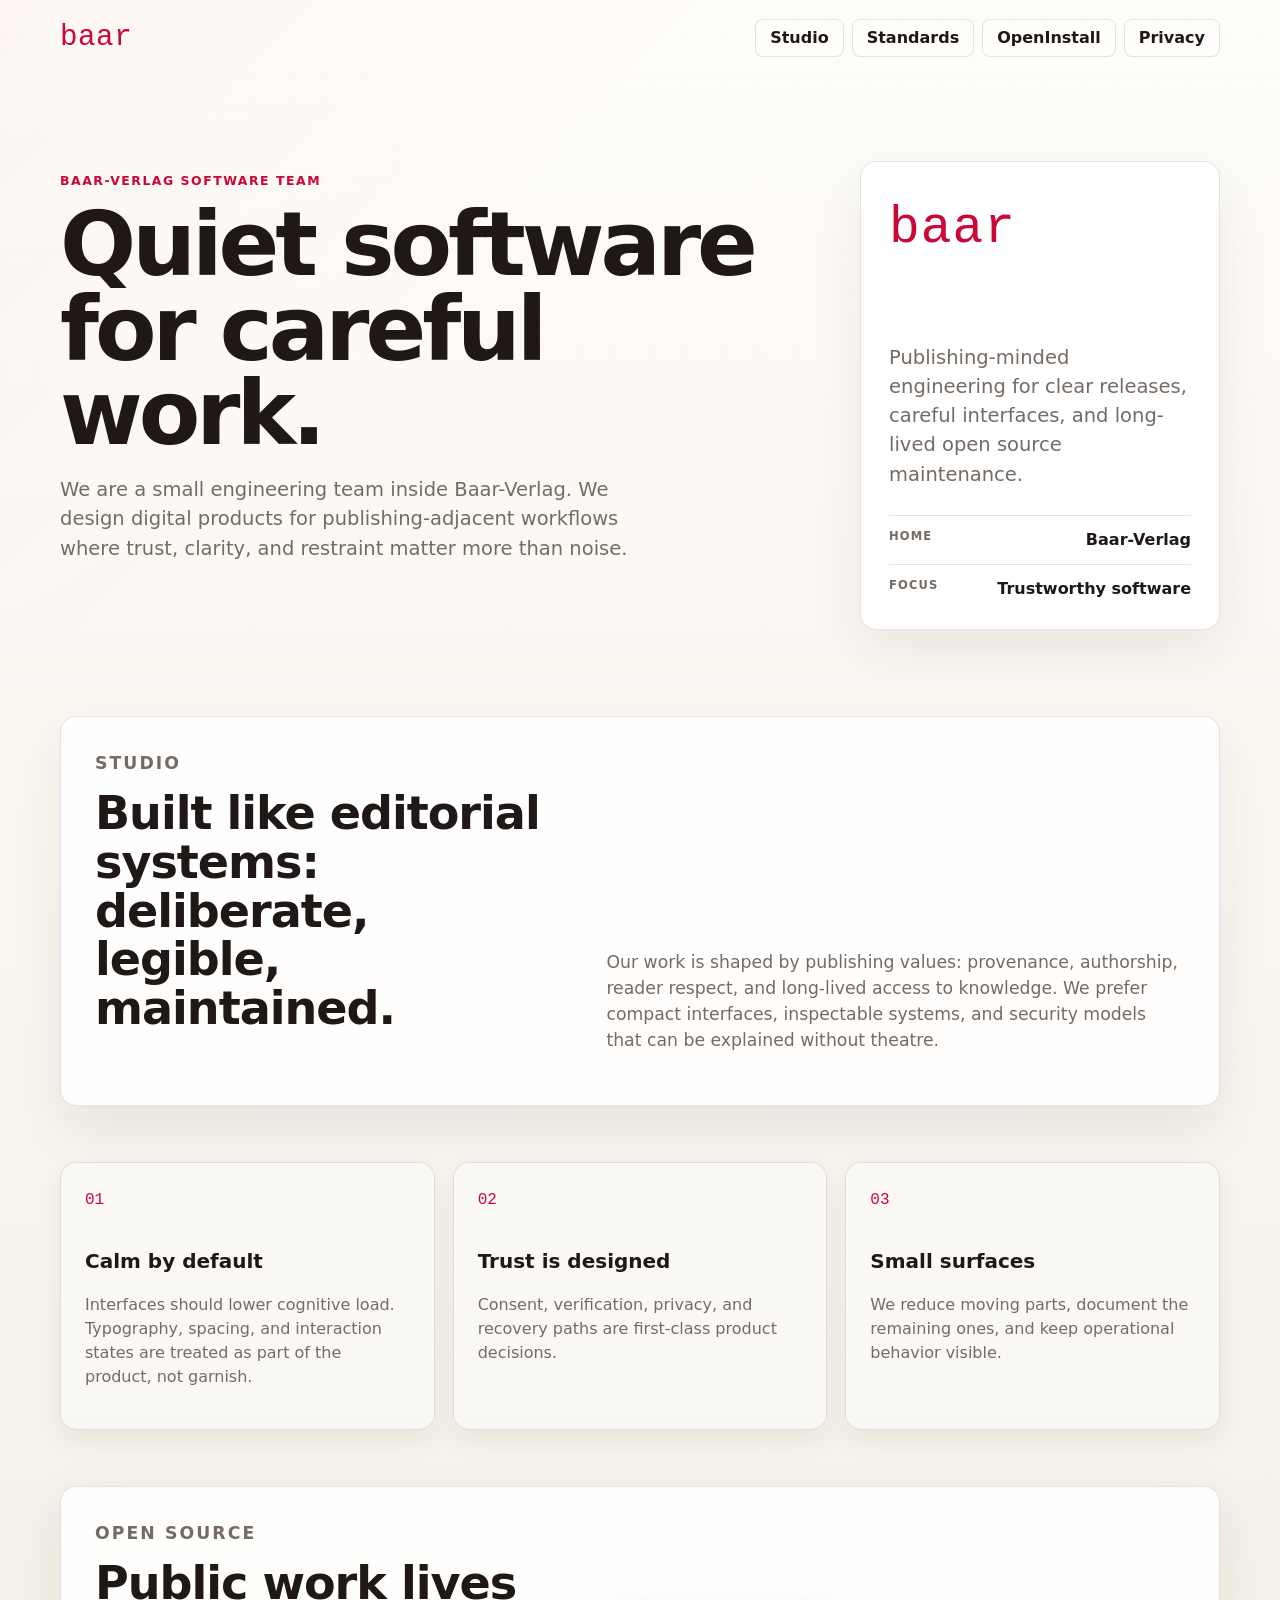
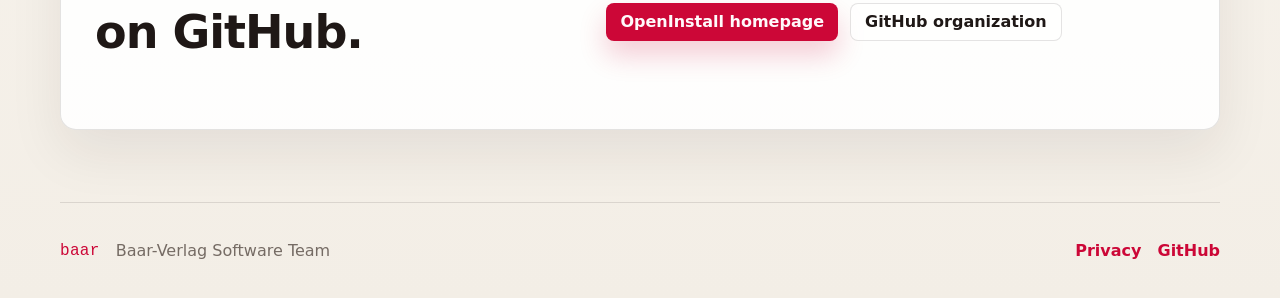
==== commit c12bc121: "site: expand OpenInstall product page" ====
--- a/index.html
+++ b/index.html
@@ -22,7 +22,6 @@
   <body>
     <header class="site-header">
       <a class="brand" href="/" aria-label="Baar-Verlag Software Team home">
-        <img src="assets/baar-icon.png" alt="" />
         <span class="wordmark">baar</span>
       </a>
       <nav aria-label="Primary navigation">
--- a/styles.css
+++ b/styles.css
@@ -1,27 +1,28 @@
 :root {
-  --paper: #f8f4ec;
-  --paper-deep: #eee5d7;
-  --panel: rgba(255, 252, 246, 0.9);
-  --panel-strong: rgba(245, 237, 225, 0.96);
-  --line: rgba(56, 41, 31, 0.13);
-  --text: #59483d;
-  --text-strong: #281c19;
-  --muted: #78685d;
+  --paper: #fbfaf8;
+  --paper-deep: #f0ebe3;
+  --panel: rgba(255, 255, 255, 0.88);
+  --panel-strong: rgba(255, 255, 255, 0.96);
+  --line: rgba(35, 28, 24, 0.12);
+  --text: #4e4641;
+  --text-strong: #1f1816;
+  --muted: #756b64;
   --accent: #cc0737;
   --accent-dark: #8d1534;
+  --success: #137a54;
   --reader-bg: #141516;
   --reader-surface: #111213;
   --reader-page: #f4efe5;
-  --shadow: 0 22px 50px rgba(54, 37, 24, 0.1);
-  --shadow-soft: 0 10px 26px rgba(54, 37, 24, 0.08);
-  --radius-lg: 18px;
+  --shadow: 0 22px 54px rgba(34, 26, 20, 0.08);
+  --shadow-soft: 0 10px 26px rgba(34, 26, 20, 0.06);
+  --radius-lg: 16px;
   --radius-md: 12px;
   --radius-sm: 8px;
   --ease: cubic-bezier(0.22, 0.61, 0.36, 1);
   color: var(--text);
   background:
-    linear-gradient(135deg, rgba(204, 7, 55, 0.035), transparent 28%),
-    linear-gradient(180deg, #fbf8f2 0%, #f4ebdd 100%);
+    linear-gradient(135deg, rgba(204, 7, 55, 0.025), transparent 24%),
+    linear-gradient(180deg, #fffdf9 0%, #f3eee6 100%);
   font-family: "Segoe UI", "Helvetica Neue", system-ui, sans-serif;
   line-height: 1.5;
   font-weight: 400;
@@ -43,8 +44,8 @@
   margin: 0;
   color: var(--text);
   background:
-    linear-gradient(135deg, rgba(204, 7, 55, 0.035), transparent 28%),
-    linear-gradient(180deg, #fbf8f2 0%, #f4ebdd 100%);
+    linear-gradient(135deg, rgba(204, 7, 55, 0.025), transparent 24%),
+    linear-gradient(180deg, #fffdf9 0%, #f3eee6 100%);
   overflow-x: hidden;
 }
 
@@ -87,7 +88,6 @@
 .brand {
   display: inline-flex;
   align-items: center;
-  gap: 12px;
   color: var(--accent);
   text-decoration: none;
 }
@@ -107,7 +107,7 @@
 }
 
 .brand .wordmark {
-  font-size: 1.75rem;
+  font-size: 1.82rem;
 }
 
 nav {
@@ -139,7 +139,7 @@
 .ghost-button {
   color: var(--text-strong);
   border: 1px solid var(--line);
-  background: rgba(255, 255, 255, 0.32);
+  background: rgba(255, 255, 255, 0.64);
 }
 
 .primary-button {
@@ -196,16 +196,16 @@
 h1 {
   margin-bottom: 20px;
   color: var(--text-strong);
-  font-size: clamp(3rem, 6vw, 5.8rem);
-  line-height: 0.96;
-  letter-spacing: -0.035em;
+  font-size: clamp(3rem, 5.6vw, 5.4rem);
+  line-height: 0.98;
+  letter-spacing: -0.025em;
 }
 
 h2 {
   color: var(--text-strong);
-  font-size: clamp(2rem, 4vw, 3.4rem);
-  line-height: 1.02;
-  letter-spacing: -0.03em;
+  font-size: clamp(2rem, 3.6vw, 3.1rem);
+  line-height: 1.06;
+  letter-spacing: -0.022em;
 }
 
 h3 {
@@ -557,36 +557,57 @@
 
 .openinstall-page {
   background:
-    radial-gradient(circle at 78% 12%, rgba(204, 7, 55, 0.08), transparent 26%),
-    radial-gradient(circle at top left, rgba(214, 190, 164, 0.34), transparent 28%),
-    linear-gradient(180deg, #faf7f0 0%, #f3ebde 100%);
+    radial-gradient(circle at 82% 8%, rgba(204, 7, 55, 0.055), transparent 24%),
+    linear-gradient(180deg, #fffdf9 0%, #f5f0e9 56%, #f0e9df 100%);
 }
 
 .oi-hero {
-  min-height: min(760px, calc(100vh - 76px));
-  display: grid;
-  grid-template-columns: minmax(0, 1.04fr) minmax(380px, 0.96fr);
-  align-items: center;
-  gap: 36px;
-  padding: 34px 0 78px;
+  min-height: min(600px, calc(100vh - 76px));
+  display: grid;
+  grid-template-columns: minmax(0, 0.95fr) minmax(360px, 0.82fr);
+  align-items: center;
+  gap: 56px;
+  padding: 38px 0 68px;
 }
 
 .oi-copy h1 {
-  font-size: clamp(3rem, 6.6vw, 6rem);
+  max-width: 720px;
+  font-size: clamp(3.1rem, 5.2vw, 5.05rem);
+  line-height: 0.98;
 }
 
 .oi-copy p:not(.eyebrow) {
-  max-width: 44rem;
-  color: var(--muted);
-  font-size: 1.16rem;
+  max-width: 40rem;
+  color: var(--muted);
+  font-size: 1.08rem;
+}
+
+.metric-strip {
+  display: flex;
+  flex-wrap: wrap;
+  gap: 10px;
+  margin-top: 26px;
+}
+
+.metric-strip span {
+  display: inline-flex;
+  align-items: center;
+  min-height: 34px;
+  padding: 0 12px;
+  color: var(--text-strong);
+  border: 1px solid var(--line);
+  border-radius: 999px;
+  background: rgba(255, 255, 255, 0.68);
+  font-size: 0.9rem;
+  font-weight: 750;
 }
 
 .consent-preview {
-  padding: 24px;
+  padding: 20px;
   border: 1px solid rgba(95, 75, 50, 0.16);
-  border-radius: 34px;
+  border-radius: 24px;
   background:
-    linear-gradient(180deg, rgba(255, 255, 255, 0.55), transparent),
+    linear-gradient(180deg, rgba(255, 255, 255, 0.86), transparent),
     var(--panel);
   box-shadow: var(--shadow);
 }
@@ -674,7 +695,7 @@
   min-height: 42px;
   padding: 0 18px;
   border: 1px solid var(--line);
-  border-radius: 999px;
+  border-radius: var(--radius-sm);
   background: rgba(255, 255, 255, 0.55);
   color: var(--text-strong);
   font-weight: 800;
@@ -686,10 +707,34 @@
   color: #fff9fb;
 }
 
+.preview-checks {
+  display: grid;
+  grid-template-columns: repeat(3, minmax(0, 1fr));
+  gap: 8px;
+  margin-top: 12px;
+}
+
+.preview-checks span {
+  min-height: 34px;
+  display: inline-flex;
+  align-items: center;
+  justify-content: center;
+  padding: 0 8px;
+  color: var(--success);
+  border: 1px solid rgba(19, 122, 84, 0.2);
+  border-radius: var(--radius-sm);
+  background: rgba(19, 122, 84, 0.06);
+  font-size: 0.78rem;
+  font-weight: 800;
+  text-align: center;
+}
+
 .flow-section,
 .package-section,
-.promise-grid {
-  padding: 86px 0;
+.promise-grid,
+.detail-section,
+.architecture-section {
+  padding: 64px 0;
 }
 
 .flow-rail {
@@ -699,7 +744,7 @@
 }
 
 .flow-rail article {
-  min-height: 300px;
+  min-height: 250px;
   padding: 24px;
   border: 1px solid var(--line);
   border-radius: var(--radius-lg);
@@ -707,6 +752,42 @@
   box-shadow: var(--shadow-soft);
 }
 
+.detail-grid {
+  display: grid;
+  grid-template-columns: repeat(2, minmax(0, 1fr));
+  gap: 16px;
+}
+
+.detail-grid article {
+  min-height: 260px;
+  padding: 26px;
+  border: 1px solid var(--line);
+  border-radius: var(--radius-lg);
+  background: var(--panel-strong);
+  box-shadow: var(--shadow-soft);
+}
+
+.detail-grid span {
+  display: inline-flex;
+  margin-bottom: 34px;
+  color: var(--accent);
+  font-size: 0.75rem;
+  font-weight: 850;
+  letter-spacing: 0.11em;
+  text-transform: uppercase;
+}
+
+.detail-grid p {
+  color: var(--muted);
+}
+
+.detail-grid code {
+  color: var(--text-strong);
+  font-family: "Cascadia Code", "Courier New", monospace;
+  font-size: 0.92em;
+  overflow-wrap: anywhere;
+}
+
 .flow-rail p {
   color: var(--muted);
 }
@@ -716,6 +797,37 @@
   grid-template-columns: minmax(0, 0.9fr) minmax(360px, 1.1fr);
   gap: 28px;
   align-items: center;
+}
+
+.architecture-section {
+  display: grid;
+  grid-template-columns: minmax(260px, 0.78fr) minmax(0, 1.22fr);
+  gap: 36px;
+  align-items: start;
+}
+
+.architecture-list {
+  display: grid;
+  gap: 10px;
+}
+
+.architecture-list article {
+  display: grid;
+  grid-template-columns: minmax(120px, 0.38fr) minmax(0, 1fr);
+  gap: 18px;
+  align-items: start;
+  padding: 18px;
+  border: 1px solid var(--line);
+  border-radius: var(--radius-md);
+  background: rgba(255, 255, 255, 0.58);
+}
+
+.architecture-list strong {
+  color: var(--text-strong);
+}
+
+.architecture-list span {
+  color: var(--muted);
 }
 
 .package-copy p:not(.eyebrow) {
@@ -747,6 +859,26 @@
   gap: 18px;
 }
 
+.status-panel {
+  display: grid;
+  grid-template-columns: minmax(260px, 0.85fr) minmax(0, 1.15fr);
+  gap: 34px;
+  align-items: center;
+  margin: 0 0 30px;
+  padding: 34px;
+  border: 1px solid rgba(204, 7, 55, 0.16);
+  border-radius: var(--radius-lg);
+  background:
+    linear-gradient(135deg, rgba(204, 7, 55, 0.08), transparent 42%),
+    rgba(255, 255, 255, 0.78);
+  box-shadow: var(--shadow-soft);
+}
+
+.status-panel p {
+  color: var(--muted);
+  font-size: 1.05rem;
+}
+
 .text-page {
   max-width: 820px;
   min-height: calc(100vh - 178px);
@@ -779,7 +911,9 @@
   .brand-hero,
   .studio-panel,
   .contact-band,
-  .package-section {
+  .package-section,
+  .architecture-section,
+  .status-panel {
     grid-template-columns: 1fr;
   }
 
@@ -791,7 +925,8 @@
   .product-grid,
   .standards-grid,
   .flow-rail,
-  .promise-grid {
+  .promise-grid,
+  .detail-grid {
     grid-template-columns: 1fr;
   }
 
@@ -812,13 +947,27 @@
   .brand-note .wordmark {
     margin-bottom: 34px;
   }
+
+  .oi-hero {
+    min-height: auto;
+    gap: 28px;
+    padding: 42px 0 64px;
+  }
+
+  .architecture-list article {
+    grid-template-columns: 1fr;
+    gap: 6px;
+  }
 }
 
 @media (max-width: 560px) {
   .site-header,
   .site-footer,
   main {
-    width: calc(100% - 48px);
+    width: calc(100vw - 64px);
+    max-width: calc(100vw - 64px);
+    margin-left: auto;
+    margin-right: auto;
   }
 
   h1 {
@@ -828,14 +977,17 @@
   .brand-hero h1,
   .oi-copy h1 {
     max-width: 9.5em;
-    font-size: 2.42rem;
+    font-size: 2.32rem;
     line-height: 1.02;
     letter-spacing: -0.02em;
   }
 
   .brand-hero-inner,
   .oi-copy,
-  .brand-note {
+  .brand-note,
+  .consent-preview,
+  .hero-actions,
+  .metric-strip {
     width: 100%;
     max-width: 100%;
   }
@@ -843,9 +995,13 @@
   .brand-hero p:not(.eyebrow),
   .oi-copy p:not(.eyebrow),
   .brand-note p {
-    max-width: 100%;
+    max-width: min(100%, 19.5rem);
     font-size: 0.98rem;
     line-height: 1.55;
+  }
+
+  .oi-copy h1 {
+    max-width: 8.4em;
   }
 
   .brand-note div {
@@ -882,11 +1038,30 @@
 
   .studio-panel,
   .contact-band,
-  .consent-preview {
+  .consent-preview,
+  .status-panel {
     padding: 22px;
   }
 
-  .preview-grid {
+  .preview-grid,
+  .preview-checks {
     grid-template-columns: 1fr;
   }
-}
+
+  .detail-section,
+  .architecture-section,
+  .flow-section,
+  .package-section,
+  .promise-grid {
+    padding: 48px 0;
+  }
+
+  .metric-strip {
+    display: grid;
+    grid-template-columns: 1fr;
+  }
+
+  .metric-strip span {
+    justify-content: center;
+  }
+}
